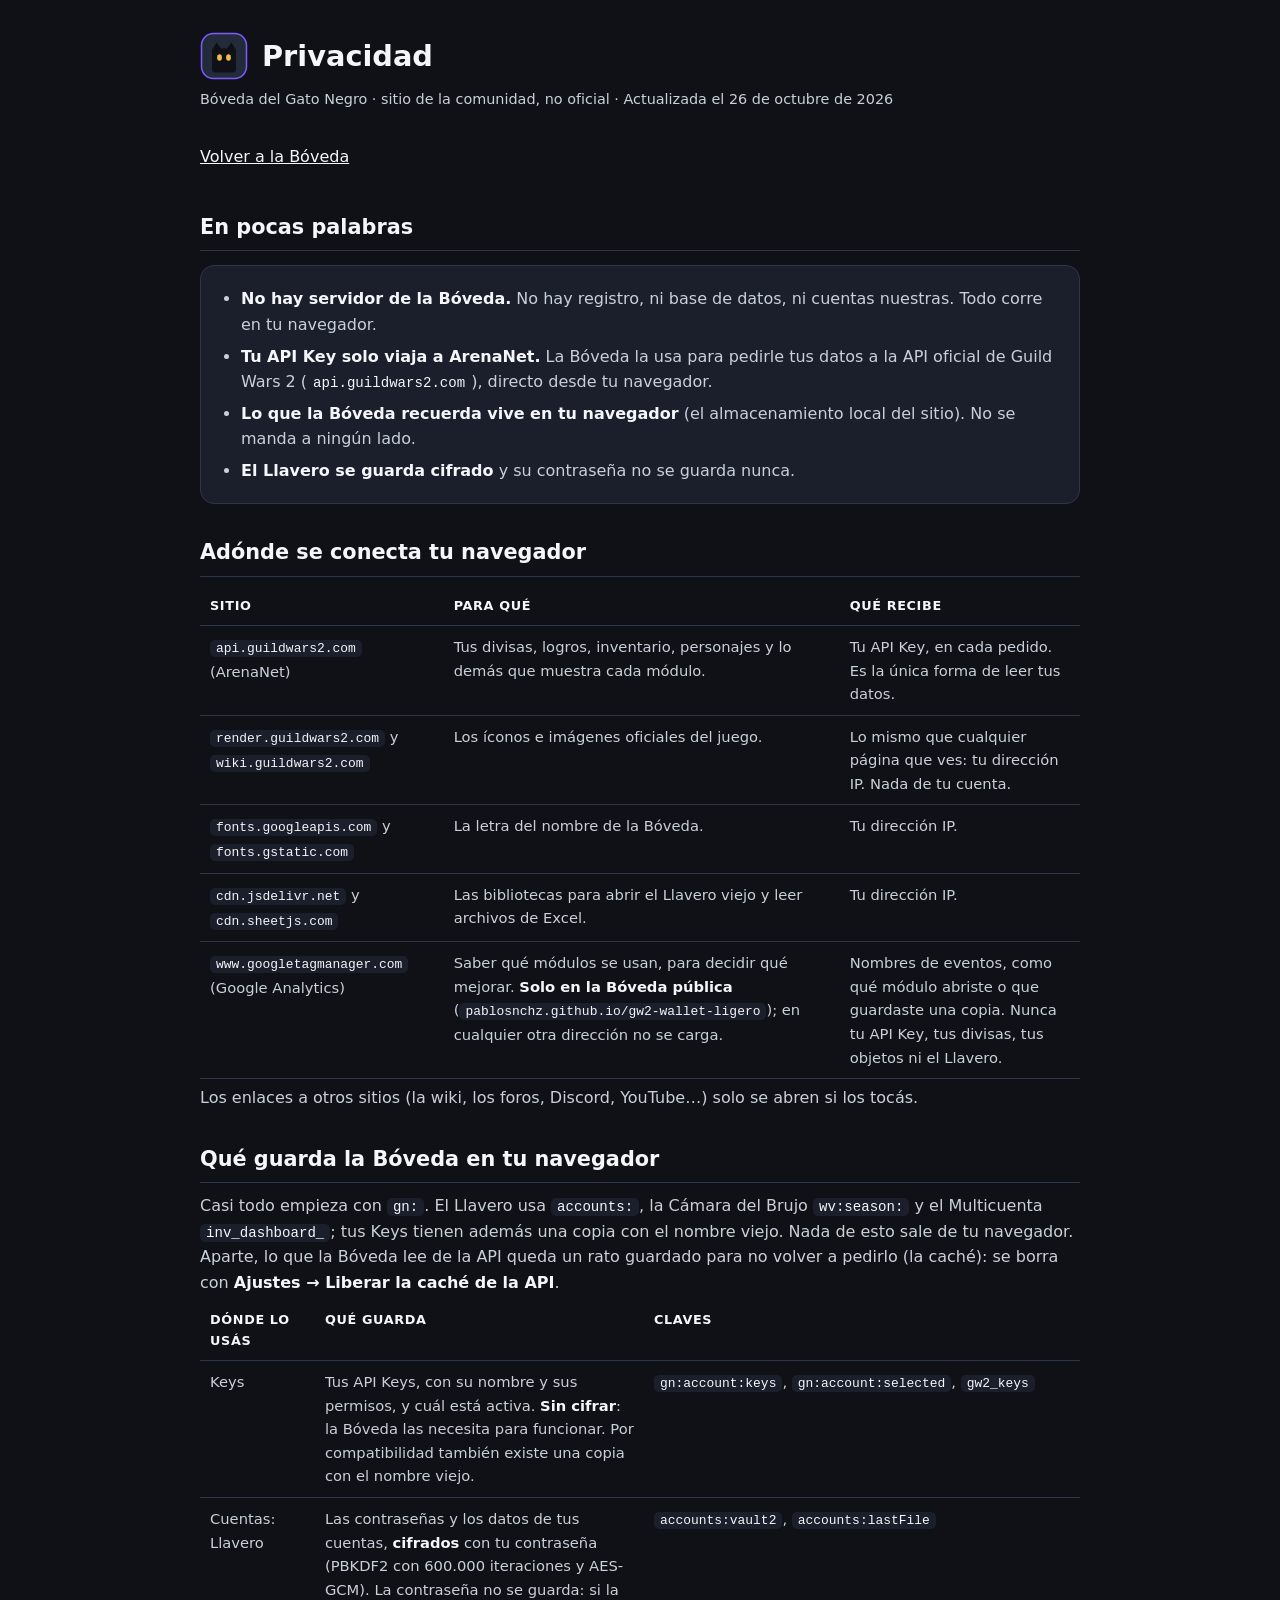
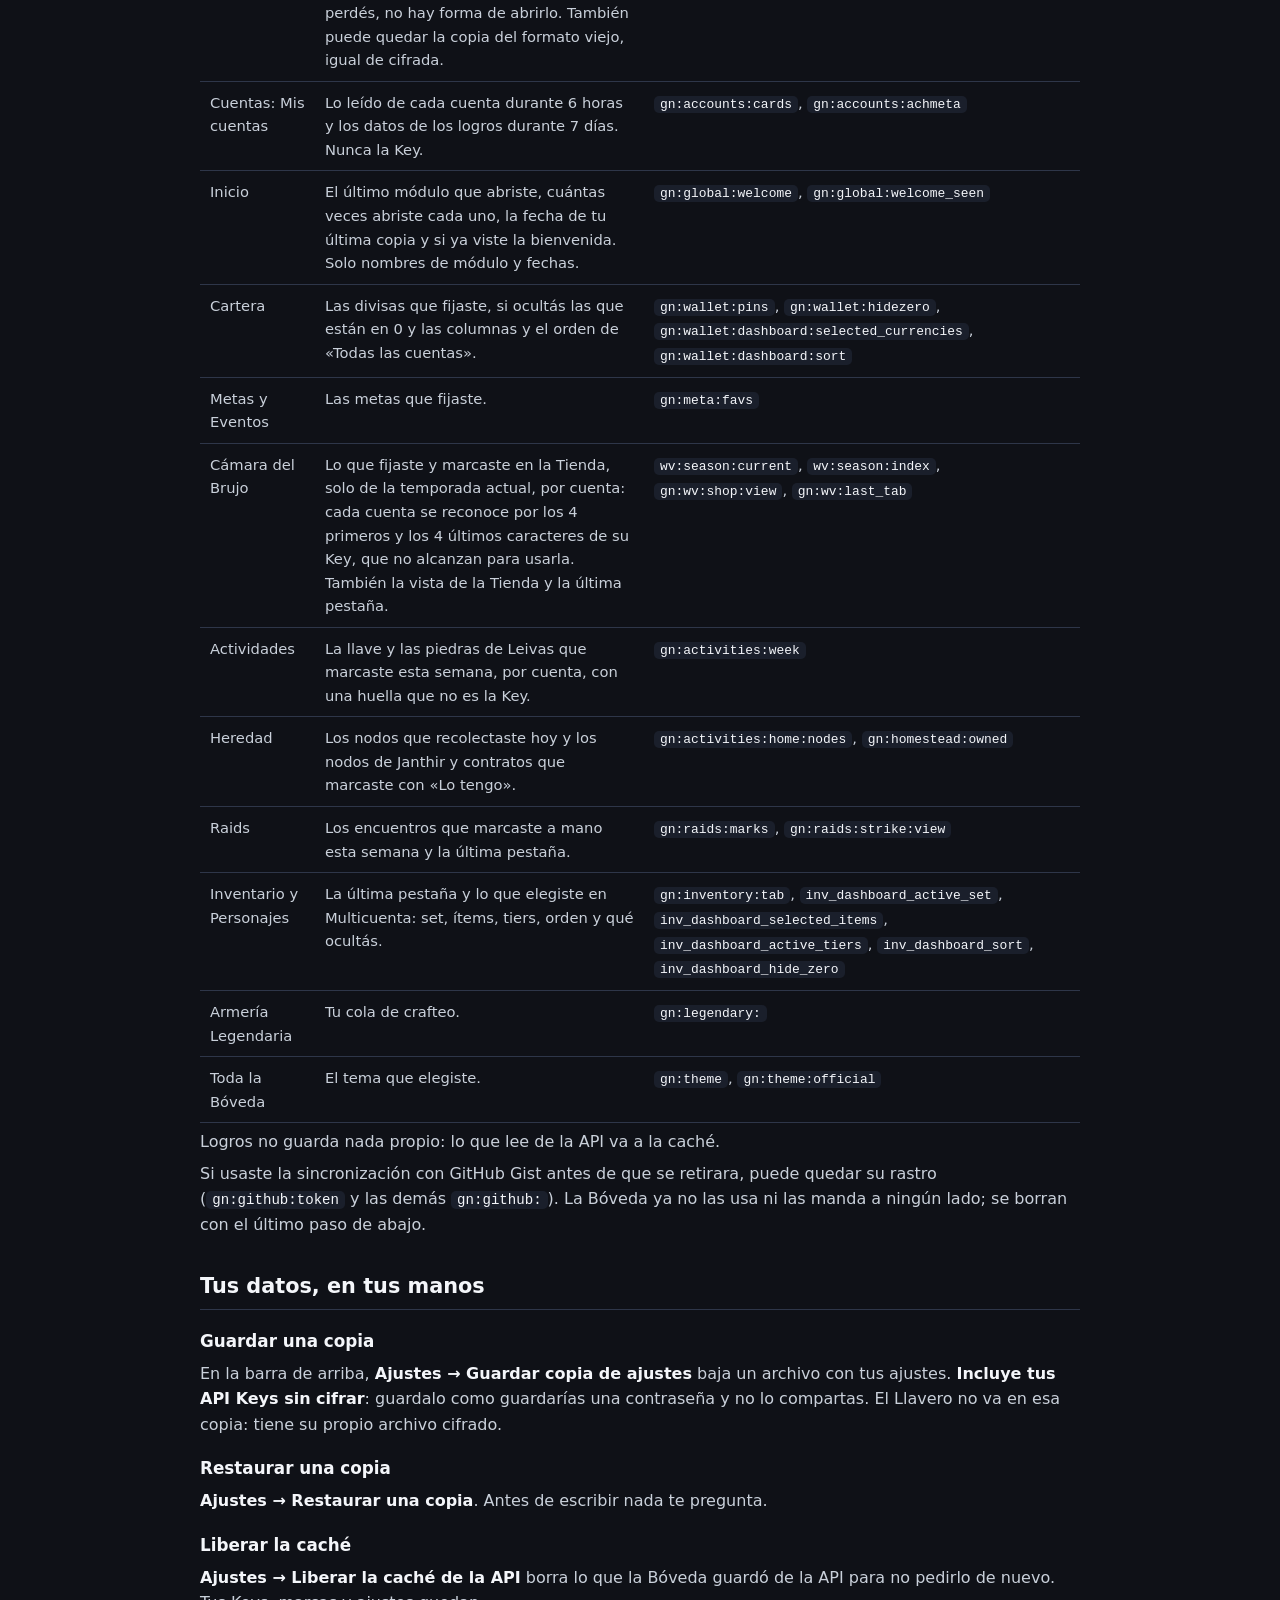
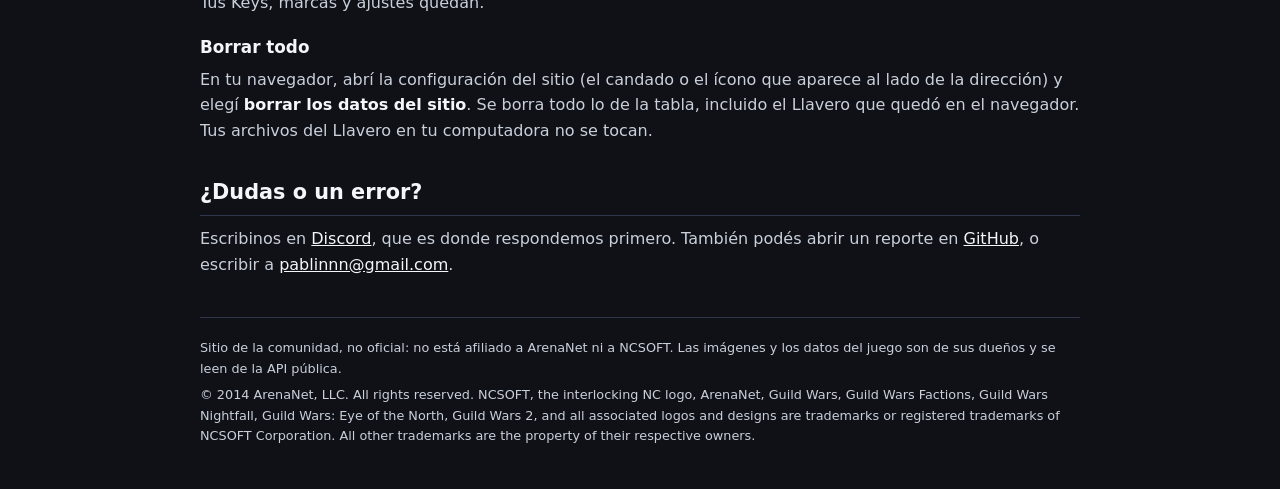
==== privacy.html @ 3dbcee8e "BL-073: pasaje a PRD desde gw2-factory-dev cc5ae6b20c29443028da9c8a9c225cd0f7c123f1 (manifiesto fact" ====
<!DOCTYPE html>
<html lang="es">
<head>
  <meta charset="UTF-8">
  <meta name="viewport" content="width=device-width, initial-scale=1.0">
  <title>Privacidad · Bóveda del Gato Negro · sitio de la comunidad de Guild Wars 2 (no oficial)</title>
  <!-- BL-071 GUI-1 y GUI-5: lo que la Bóveda hace de verdad con tus datos. Las claves que nombra esta página las vigila tests/privacy.test.cjs. -->
  <link rel="icon" type="image/svg+xml" href="assets/brand/gato-negro.svg"/>
  <link rel="stylesheet" href="css/themes/gato.css?v=1.0.0" id="themeStylesheet">
  <script>
    (function () {
      try {
        var t = localStorage.getItem('gn:theme') || localStorage.getItem('gn_theme');
        if (t && t.charAt(0) === '"') t = JSON.parse(t);
        if (!t || !/^[a-z0-9-]+$/.test(t)) t = 'gato';
        document.getElementById('themeStylesheet').href = 'css/themes/' + t + '.css?v=1.0.0';
        document.documentElement.setAttribute('data-theme', t);
      } catch (_) {}
    })();
  </script>
  <style>
    * { margin: 0; padding: 0; box-sizing: border-box; }
    body { background: var(--bg-0, #0F1117); color: var(--tx-2, #C9D0DA); font: 16px/1.6 system-ui, -apple-system, 'Segoe UI', Roboto, sans-serif; padding: 32px 16px 48px; }
    .wrap { max-width: 880px; margin: 0 auto; }
    header { display: flex; gap: 14px; align-items: center; margin-bottom: 8px; }
    header img { width: 48px; height: 48px; flex-shrink: 0; }
    h1 { color: var(--tx-1, #F4F6FA); font-size: 1.8rem; line-height: 1.2; }
    .meta { color: var(--tx-2, #C9D0DA); font-size: .9rem; margin-bottom: 24px; }
    .back { display: inline-flex; align-items: center; min-height: 44px; color: var(--tx-1, #F4F6FA); text-decoration: underline; }
    h2 { color: var(--tx-1, #F4F6FA); font-size: 1.3rem; margin: 32px 0 10px; padding-bottom: 6px; border-bottom: 1px solid var(--bd-1, #2A3142); }
    h3 { color: var(--tx-1, #F4F6FA); font-size: 1.05rem; margin: 18px 0 6px; }
    p, li { margin: 6px 0; }
    ul { padding-left: 22px; }
    strong { color: var(--tx-1, #F4F6FA); }
    a { color: var(--tx-1, #F4F6FA); }
    a:focus-visible { outline: 2px solid var(--acc-1, #A896FF); outline-offset: 2px; border-radius: 4px; }
    code { background: var(--bg-2, #232A3A); color: var(--tx-1, #F4F6FA); border-radius: 5px; padding: 1px 6px; font-size: .88em; }
    .box { background: var(--bg-1, #171B26); border: 1px solid var(--bd-1, #2A3142); border-radius: 14px; padding: 14px 18px; margin: 14px 0; }
    .table { width: 100%; overflow-x: auto; }
    table { width: 100%; border-collapse: collapse; font-size: .92rem; }
    th, td { text-align: left; vertical-align: top; padding: 9px 10px; border-bottom: 1px solid var(--bd-1, #2A3142); }
    th { color: var(--tx-1, #F4F6FA); font-size: .8rem; text-transform: uppercase; letter-spacing: .05em; }
    .visually-hidden { position: absolute; width: 1px; height: 1px; margin: -1px; overflow: hidden; clip: rect(0 0 0 0); white-space: nowrap; }
    footer { margin-top: 40px; padding-top: 14px; border-top: 1px solid var(--bd-1, #2A3142); font-size: .8rem; }
    footer p { margin: 6px 0; }
    @media (max-width: 600px) { body { padding: 20px 12px 40px; } h1 { font-size: 1.5rem; } th, td { padding: 8px 6px; } }
  </style>
</head>
<body>
<main class="wrap">

  <header>
    <img src="assets/brand/gato-negro.svg" alt="">
    <h1>Privacidad</h1>
  </header>
  <p class="meta">Bóveda del Gato Negro · sitio de la comunidad, no oficial · Actualizada el 26 de octubre de 2026</p>
  <a class="back" href="index.html#/welcome">Volver a la Bóveda</a>

  <h2>En pocas palabras</h2>
  <div class="box">
    <ul>
      <li><strong>No hay servidor de la Bóveda.</strong> No hay registro, ni base de datos, ni cuentas nuestras. Todo corre en tu navegador.</li>
      <li><strong>Tu API Key solo viaja a ArenaNet.</strong> La Bóveda la usa para pedirle tus datos a la API oficial de Guild Wars 2 (<code>api.guildwars2.com</code>), directo desde tu navegador.</li>
      <li><strong>Lo que la Bóveda recuerda vive en tu navegador</strong> (el almacenamiento local del sitio). No se manda a ningún lado.</li>
      <li><strong>El Llavero se guarda cifrado</strong> y su contraseña no se guarda nunca.</li>
    </ul>
  </div>

  <h2>Adónde se conecta tu navegador</h2>
  <div class="table"><table>
    <thead><tr><th>Sitio</th><th>Para qué</th><th>Qué recibe</th></tr></thead>
    <tbody>
      <tr><td><code>api.guildwars2.com</code> (ArenaNet)</td><td>Tus divisas, logros, inventario, personajes y lo demás que muestra cada módulo.</td><td>Tu API Key, en cada pedido. Es la única forma de leer tus datos.</td></tr>
      <tr><td><code>render.guildwars2.com</code> y <code>wiki.guildwars2.com</code></td><td>Los íconos e imágenes oficiales del juego.</td><td>Lo mismo que cualquier página que ves: tu dirección IP. Nada de tu cuenta.</td></tr>
      <tr><td><code>fonts.googleapis.com</code> y <code>fonts.gstatic.com</code></td><td>La letra del nombre de la Bóveda.</td><td>Tu dirección IP.</td></tr>
      <tr><td><code>cdn.jsdelivr.net</code> y <code>cdn.sheetjs.com</code></td><td>Las bibliotecas para abrir el Llavero viejo y leer archivos de Excel.</td><td>Tu dirección IP.</td></tr>
      <tr><td><code>www.googletagmanager.com</code> (Google Analytics)</td><td>Saber qué módulos se usan, para decidir qué mejorar. <strong>Solo en la Bóveda pública</strong> (<code>pablosnchz.github.io/gw2-wallet-ligero</code>); en cualquier otra dirección no se carga.</td><td>Nombres de eventos, como qué módulo abriste o que guardaste una copia. Nunca tu API Key, tus divisas, tus objetos ni el Llavero.</td></tr>
    </tbody>
  </table></div>
  <p>Los enlaces a otros sitios (la wiki, los foros, Discord, YouTube…) solo se abren si los tocás.</p>

  <h2>Qué guarda la Bóveda en tu navegador</h2>
  <p>Casi todo empieza con <code>gn:</code>. El Llavero usa <code>accounts:</code>, la Cámara del Brujo <code>wv:season:</code> y el Multicuenta <code>inv_dashboard_</code>; tus Keys tienen además una copia con el nombre viejo. Nada de esto sale de tu navegador. Aparte, lo que la Bóveda lee de la API queda un rato guardado para no volver a pedirlo (la caché): se borra con <strong>Ajustes → Liberar la caché de la API</strong>.</p>
  <div class="table"><table>
    <thead><tr><th>Dónde lo usás</th><th>Qué guarda</th><th>Claves</th></tr></thead>
    <tbody>
      <tr><td>Keys</td><td>Tus API Keys, con su nombre y sus permisos, y cuál está activa. <strong>Sin cifrar</strong>: la Bóveda las necesita para funcionar. Por compatibilidad también existe una copia con el nombre viejo.</td><td><code>gn:account:keys</code>, <code>gn:account:selected</code>, <code>gw2_keys</code></td></tr>
      <tr><td>Cuentas: Llavero</td><td>Las contraseñas y los datos de tus cuentas, <strong>cifrados</strong> con tu contraseña (PBKDF2 con 600.000 iteraciones y AES-GCM). La contraseña no se guarda: si la perdés, no hay forma de abrirlo. También puede quedar la copia del formato viejo, igual de cifrada.</td><td><code>accounts:vault2</code>, <code>accounts:lastFile</code></td></tr>
      <tr><td>Cuentas: Mis cuentas</td><td>Lo leído de cada cuenta durante 6 horas y los datos de los logros durante 7 días. Nunca la Key.</td><td><code>gn:accounts:cards</code>, <code>gn:accounts:achmeta</code></td></tr>
      <tr><td>Inicio</td><td>El último módulo que abriste, cuántas veces abriste cada uno, la fecha de tu última copia y si ya viste la bienvenida. Solo nombres de módulo y fechas.</td><td><code>gn:global:welcome</code>, <code>gn:global:welcome_seen</code></td></tr>
      <tr><td>Cartera</td><td>Las divisas que fijaste, si ocultás las que están en 0 y las columnas y el orden de «Todas las cuentas».</td><td><code>gn:wallet:pins</code>, <code>gn:wallet:hidezero</code>, <code>gn:wallet:dashboard:selected_currencies</code>, <code>gn:wallet:dashboard:sort</code></td></tr>
      <tr><td>Metas y Eventos</td><td>Las metas que fijaste.</td><td><code>gn:meta:favs</code></td></tr>
      <tr><td>Cámara del Brujo</td><td>Lo que fijaste y marcaste en la Tienda, solo de la temporada actual, por cuenta: cada cuenta se reconoce por los 4 primeros y los 4 últimos caracteres de su Key, que no alcanzan para usarla. También la vista de la Tienda y la última pestaña.</td><td><code>wv:season:current</code>, <code>wv:season:index</code>, <code>gn:wv:shop:view</code>, <code>gn:wv:last_tab</code></td></tr>
      <tr><td>Actividades</td><td>La llave y las piedras de Leivas que marcaste esta semana, por cuenta, con una huella que no es la Key.</td><td><code>gn:activities:week</code></td></tr>
      <tr><td>Heredad</td><td>Los nodos que recolectaste hoy y los nodos de Janthir y contratos que marcaste con «Lo tengo».</td><td><code>gn:activities:home:nodes</code>, <code>gn:homestead:owned</code></td></tr>
      <tr><td>Raids</td><td>Los encuentros que marcaste a mano esta semana y la última pestaña.</td><td><code>gn:raids:marks</code>, <code>gn:raids:strike:view</code></td></tr>
      <tr><td>Inventario y Personajes</td><td>La última pestaña y lo que elegiste en Multicuenta: set, ítems, tiers, orden y qué ocultás.</td><td><code>gn:inventory:tab</code>, <code>inv_dashboard_active_set</code>, <code>inv_dashboard_selected_items</code>, <code>inv_dashboard_active_tiers</code>, <code>inv_dashboard_sort</code>, <code>inv_dashboard_hide_zero</code></td></tr>
      <tr><td>Armería Legendaria</td><td>Tu cola de crafteo.</td><td><code>gn:legendary:</code></td></tr>
      <tr><td>Toda la Bóveda</td><td>El tema que elegiste.</td><td><code>gn:theme</code>, <code>gn:theme:official</code></td></tr>
    </tbody>
  </table></div>
  <p>Logros no guarda nada propio: lo que lee de la API va a la caché.</p>
  <p>Si usaste la sincronización con GitHub Gist antes de que se retirara, puede quedar su rastro (<code>gn:github:token</code> y las demás <code>gn:github:</code>). La Bóveda ya no las usa ni las manda a ningún lado; se borran con el último paso de abajo.</p>

  <h2>Tus datos, en tus manos</h2>
  <h3>Guardar una copia</h3>
  <p>En la barra de arriba, <strong>Ajustes → Guardar copia de ajustes</strong> baja un archivo con tus ajustes. <strong>Incluye tus API Keys sin cifrar</strong>: guardalo como guardarías una contraseña y no lo compartas. El Llavero no va en esa copia: tiene su propio archivo cifrado.</p>
  <h3>Restaurar una copia</h3>
  <p><strong>Ajustes → Restaurar una copia</strong>. Antes de escribir nada te pregunta.</p>
  <h3>Liberar la caché</h3>
  <p><strong>Ajustes → Liberar la caché de la API</strong> borra lo que la Bóveda guardó de la API para no pedirlo de nuevo. Tus Keys, marcas y ajustes quedan.</p>
  <h3>Borrar todo</h3>
  <p>En tu navegador, abrí la configuración del sitio (el candado o el ícono que aparece al lado de la dirección) y elegí <strong>borrar los datos del sitio</strong>. Se borra todo lo de la tabla, incluido el Llavero que quedó en el navegador. Tus archivos del Llavero en tu computadora no se tocan.</p>

  <h2>¿Dudas o un error?</h2>
  <p>Escribinos en <a href="https://discord.gg/ZGNsfsqyKe" target="_blank" rel="noopener">Discord<span class="visually-hidden"> (se abre en otra pestaña)</span></a>, que es donde respondemos primero. También podés abrir un reporte en <a href="https://github.com/PabloSnchz/gw2-wallet-ligero/issues" target="_blank" rel="noopener">GitHub<span class="visually-hidden"> (se abre en otra pestaña)</span></a>, o escribir a <a href="mailto:pablinnn@gmail.com">pablinnn@gmail.com</a>.</p>

  <footer>
    <p>Sitio de la comunidad, no oficial: no está afiliado a ArenaNet ni a NCSOFT. Las imágenes y los datos del juego son de sus dueños y se leen de la API pública.</p>
    <p lang="en">© 2014 ArenaNet, LLC. All rights reserved. NCSOFT, the interlocking NC logo, ArenaNet, Guild Wars, Guild Wars Factions, Guild Wars Nightfall, Guild Wars: Eye of the North, Guild Wars 2, and all associated logos and designs are trademarks or registered trademarks of NCSOFT Corporation. All other trademarks are the property of their respective owners.</p>
  </footer>

</main>
</body>
</html>
---- css/themes/gato.css ----
/* ==========================================================================
   Bóveda del Gato Negro — Tema Gato Negro (oficial, DEC-025)
   Construido con el Gato Design System (gw2-factory-dashboard/gds, DEC-010):
   obsidiana para fondos, niebla para texto, arcano para acción e identidad,
   ámbar para el oro y la marca. El contraste lo verifica tests/theme-gato.test.cjs.
   ========================================================================== */

:root,
[data-theme="gato"] {
  /* Colores base (obsidiana) */
  --bg: #0F1117;
  --bg-0: #0F1117;
  --bg-1: #1A1F2B;
  --bg-2: #1A1F2B;
  --panel: #1A1F2B;
  --panel-border: #2E3649;
  --panel-outline: #232A3A;

  /* Bordes */
  --bd-1: #2E3649;
  --bd-2: #3B4560;

  /* Texto (niebla) */
  --text: #F4F6FA;
  --tx-1: #F4F6FA;
  --tx-2: #C9D0DA;
  --tx-3: #8E96A3;
  --muted: #8E96A3;

  /* Acentos: arcano para acción, ámbar para el oro */
  --acc-1: #A896FF;
  --acc-2: #3CC48A;
  --acc-warn: #F2B94B;
  --acc-err: #F47C7C;
  --gn-gold: #F2B94B;
  --gn-gold-2: #F2B94B;
  --accent: #A896FF;
  --accent-2: #6EA3FF;

  /* Colores semánticos (tintes del GDS compuestos sobre la superficie) */
  --color-green: #3CC48A;
  --color-green-bg: #1D3436;
  --color-amber: #F2B94B;
  --color-amber-bg: #38352F;
  --color-red: #F47C7C;
  --color-red-bg: #392630;
  --color-blue: #6EA3FF;
  --color-blue-bg: #212E49;
  --color-gray: #8E96A3;
  --color-gray-bg: #232A3A;

  /* Botones */
  --btn: #232A3A;
  --btn-border: #6B7690;
  --btn-hover: #2E3649;

  /* Glow y elevaciones (halo arcano tenue) */
  --glow-base: rgba(123, 92, 255, 0.12);
  --elev-0: none;
  --elev-1: 0 1px 0 0 rgba(255,255,255,0.02) inset, 0 0 0 1px rgba(255,255,255,0.02);
  --elev-2: 0 6px 16px rgba(0,0,0,.35), 0 0 0 1px rgba(123,92,255,.10);
  --elev-hover: 0 10px 28px rgba(0,0,0,0.45), 0 0 16px rgba(123,92,255,0.18), 0 0 0 1px rgba(123,92,255,0.35);

  /* Geometría (radios del GDS: 4 · 8 · 12 · 16) */
  --radius: 8px;
  --radius-sm: 4px;
  --radius-md: 8px;
  --radius-lg: 12px;
  --pill-radius: 999px;
  --card-radius: 12px;
  --gap-sm: 8px;
  --gap-md: 12px;
  --gap-lg: 16px;

  /* Motion (respeta prefers-reduced-motion en main.css) */
  --ease-1: cubic-bezier(0.2, 0, 0, 1);
  --dur-1: .12s;
  --transition-fast: 0.12s ease;
  --transition-normal: 0.2s ease;
  --transition-speed: 0.2s;

  /* Tipografía */
  --font: "Inter", system-ui, -apple-system, 'Segoe UI', Roboto, sans-serif;

  /* Sombras */
  --shadow: 0 0 0 1px #232A3A inset;
  --shadow-hover: 0 0 0 1px #7B5CFF, 0 4px 12px rgba(123,92,255,.25);

  /* Hover */
  --hover-effect: shadow;
  --hover-scale: 1;
  --hover-filter: none;
  --card-scale: 1;

  /* Espaciado */
  --spacing: 16px;

  /* Textura de fondo */
  --bg-texture: none;

  /* Scrollbar */
  --scrollbar-color: #3B4560;

  /* Animación */
  --animation: fadeIn 0.2s ease-out;

  /* Mood */
  --mood: oficial;

  /* Glow extra */
  --glow-color: rgba(123,92,255,0.35);

  /* Home Nodes */
  --gw-mining-bg: linear-gradient(180deg,#232A3A,#1A1F2B);
  --gw-logging-bg: linear-gradient(180deg,#1E2A2B,#151C1F);
  --gw-harvest-bg: linear-gradient(180deg,#22263A,#1A1F2B);

  /* Activities */
  --gw-card-bg: #1A1F2B;
  --gw-card-borda: #2E3649;
  --gw-card-borda-hover: #3B4560;
  --gw-muted: #8E96A3;
  --gw-ok: #3CC48A;
  --gw-bad: #F47C7C;
  --gw-chip-bg: linear-gradient(180deg,#232A3A,#1A1F2B);
  --gw-chip-borda: #3B4560;
  --gw-pill-ok-bg: rgba(47,182,124,.14);
  --gw-pill-bad-bg: rgba(217,74,74,.16);
  --gw-shadow: 0 0 0 1px rgba(59,69,96,.6) inset, 0 2px 18px rgba(8,9,13,.6);

  /* Esquema de color nativo */
  color-scheme: dark;
}
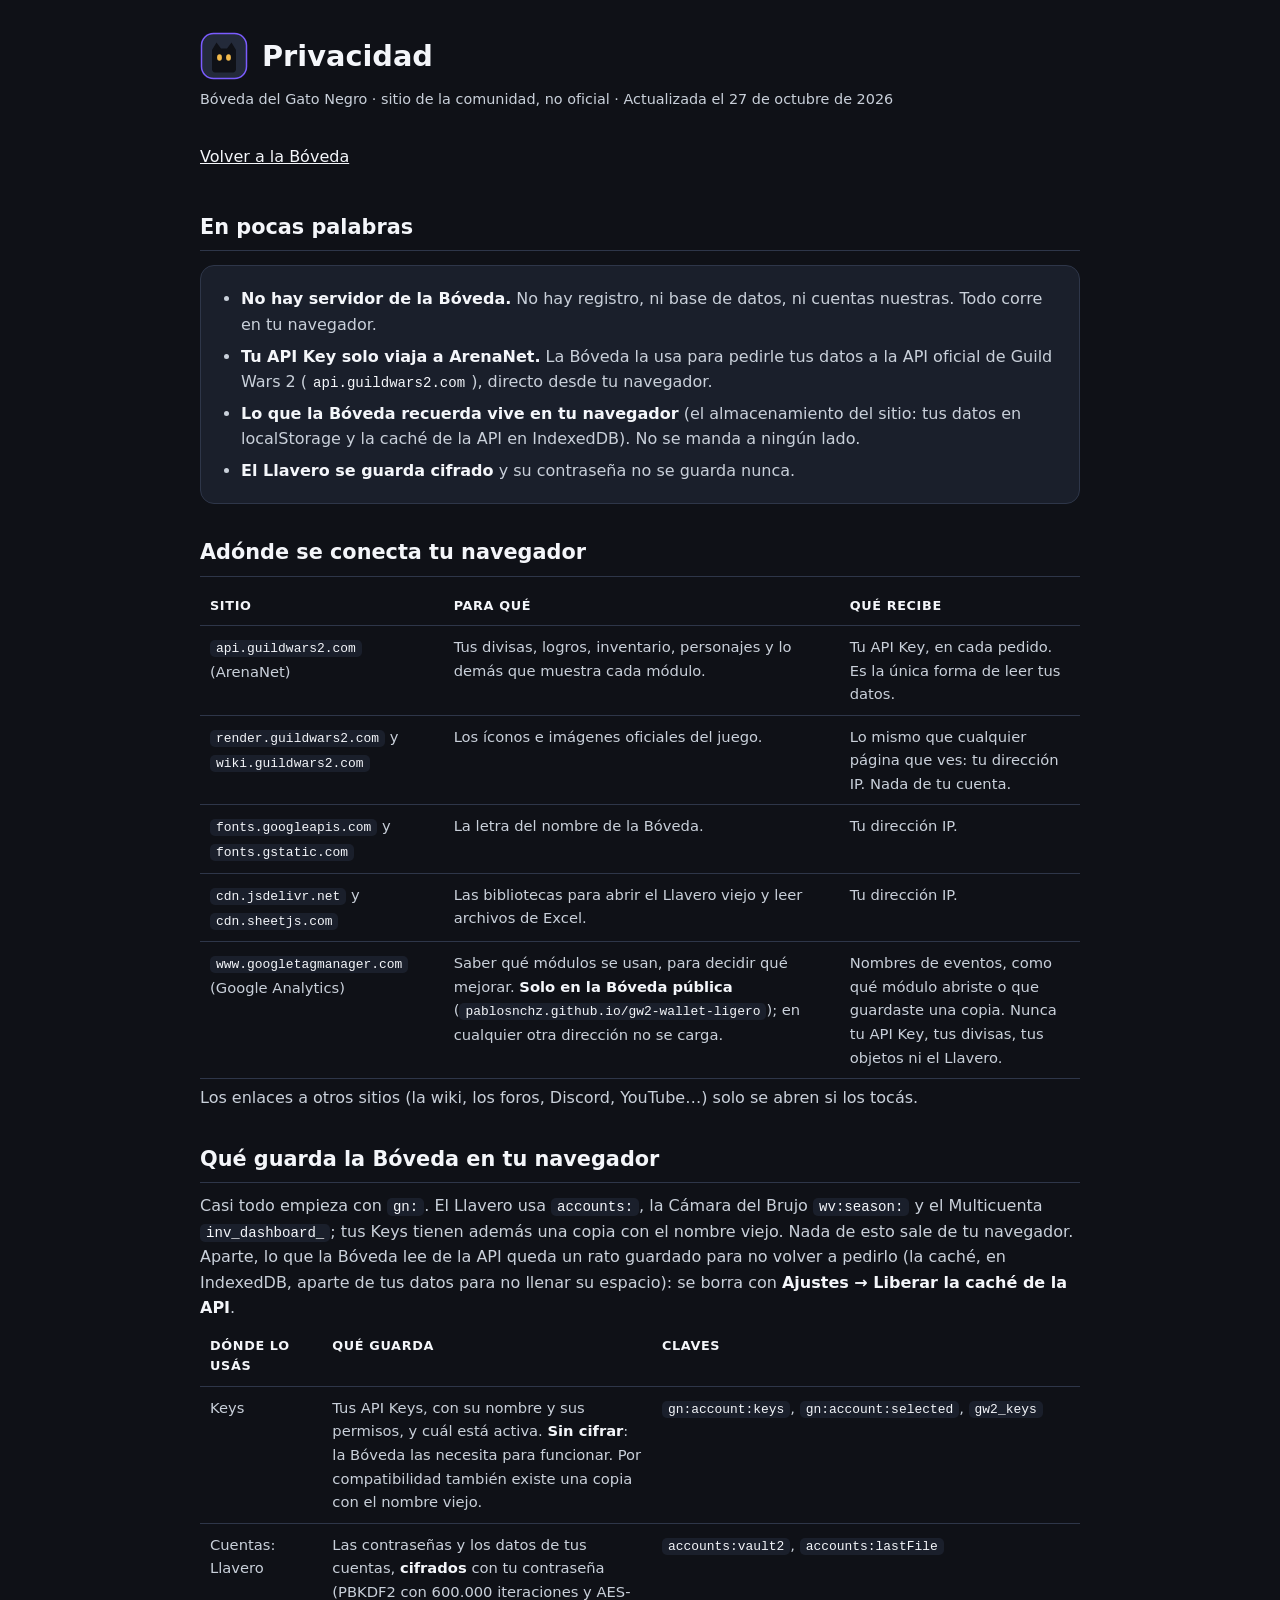
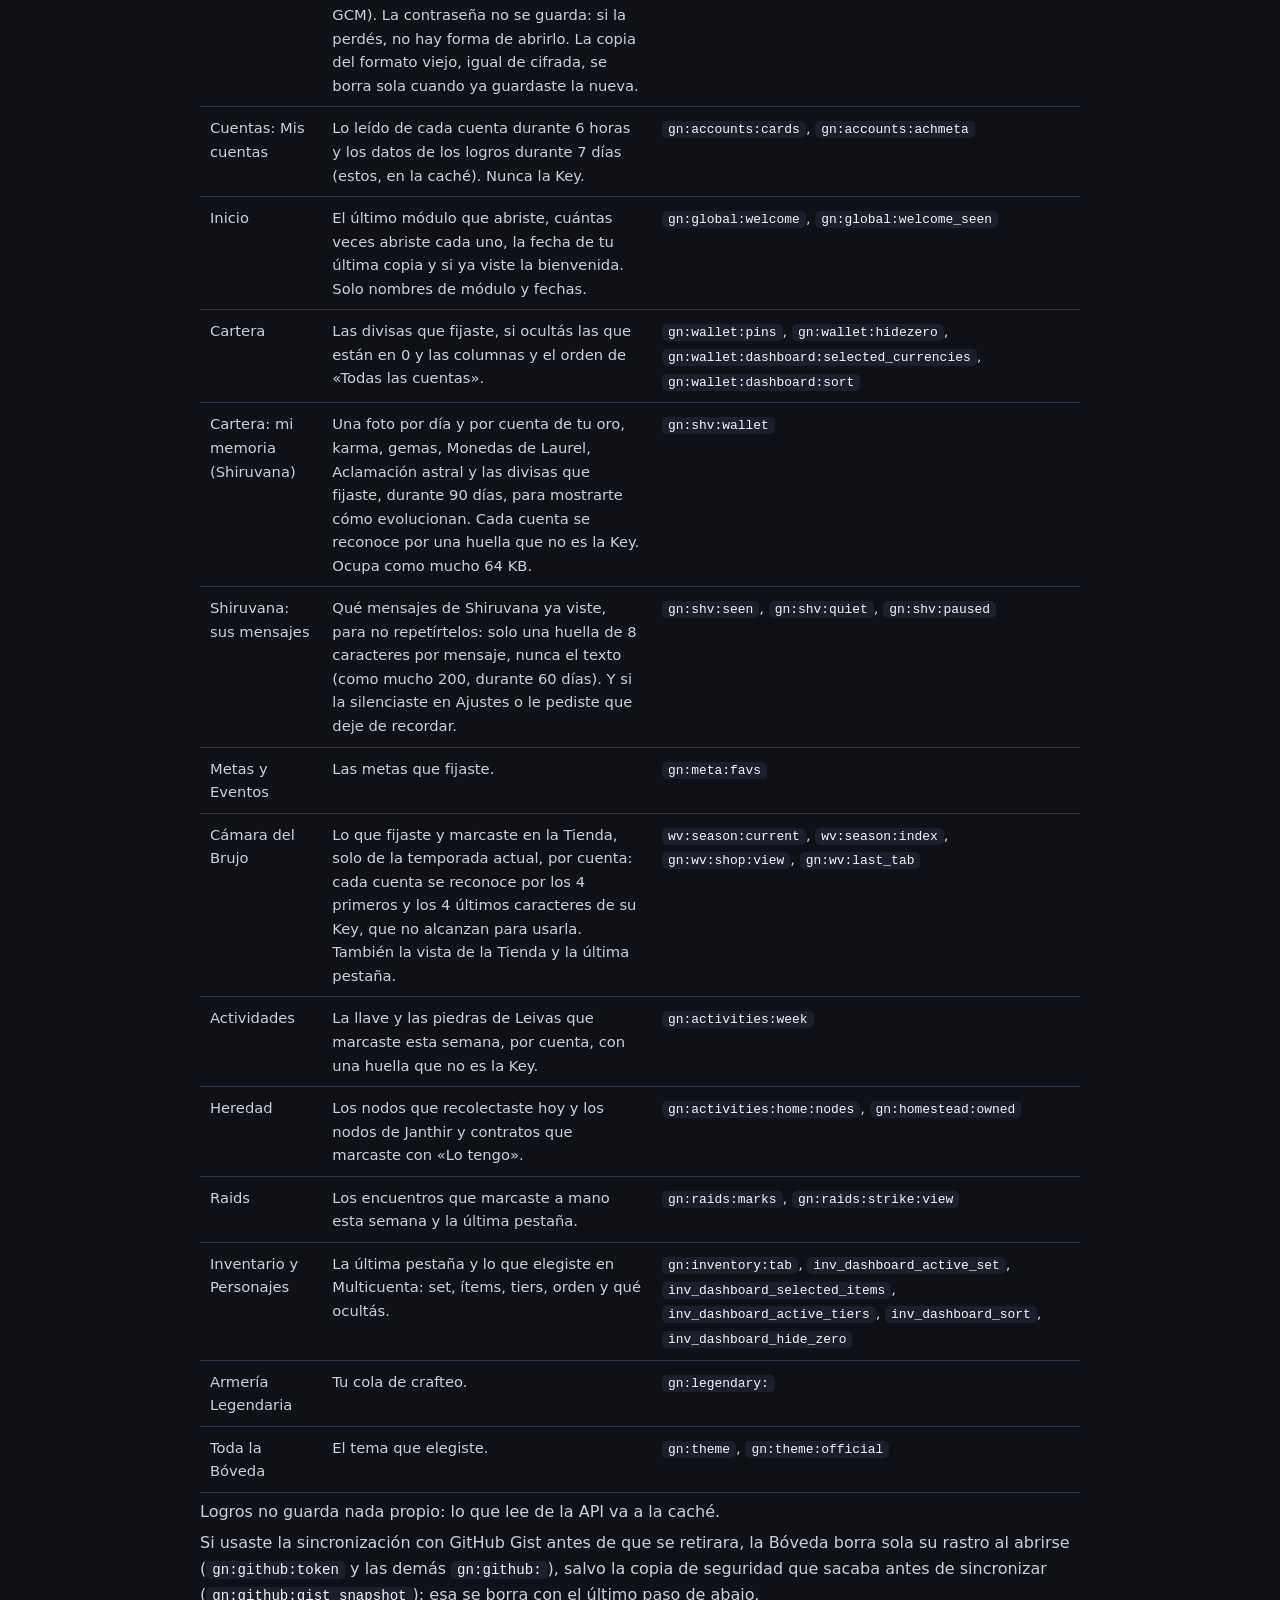
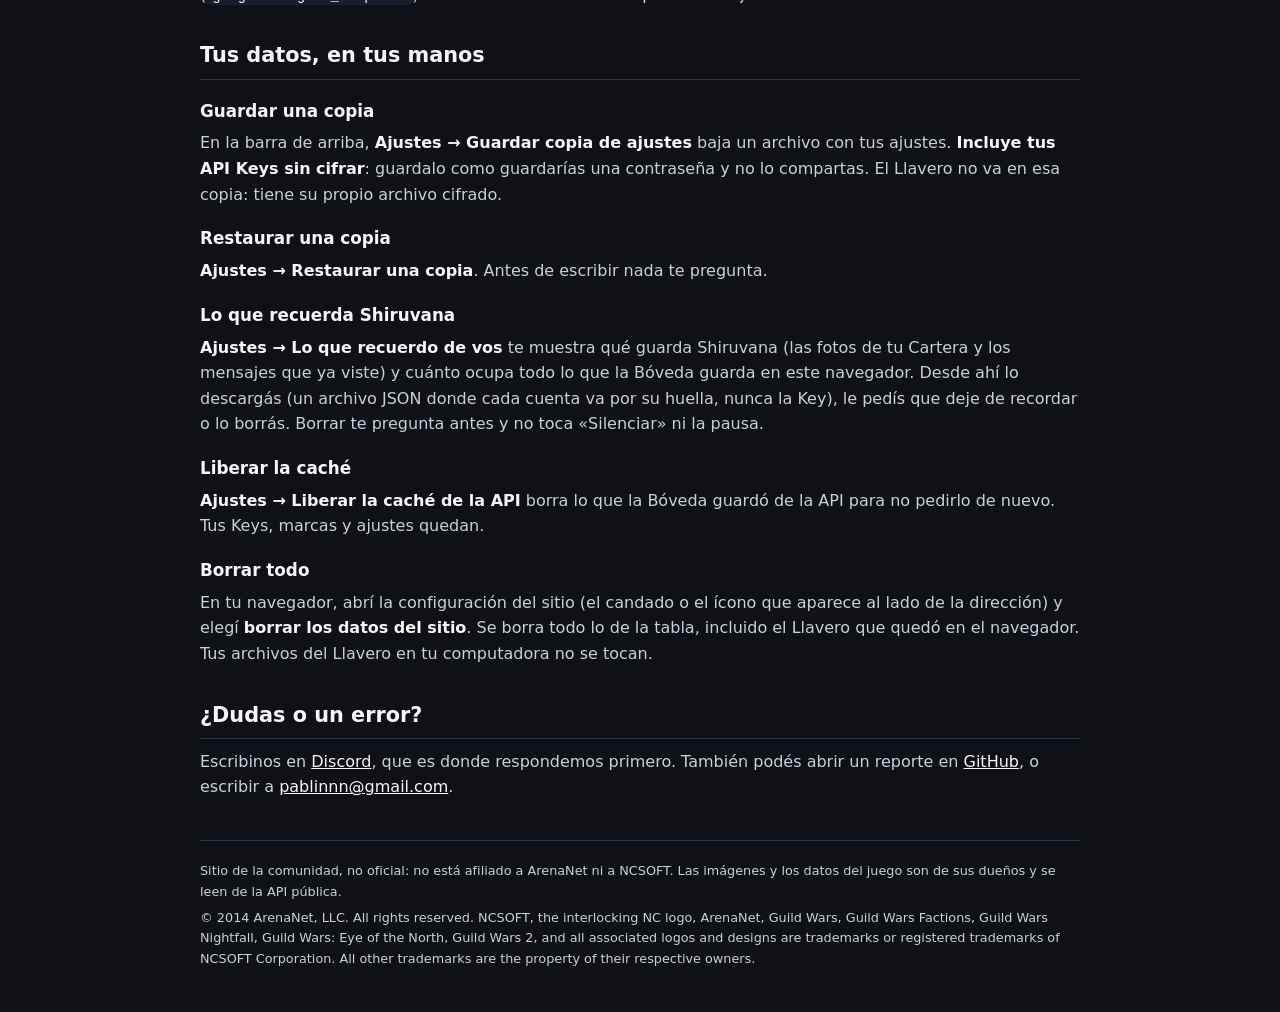
==== commit bc089b1d: "BL-077: pasaje a PRD desde gw2-factory-dev 9f21446 (manifiesto factory/promote/BL-077.txt)" ====
--- a/privacy.html
+++ b/privacy.html
@@ -53,7 +53,7 @@
     <img src="assets/brand/gato-negro.svg" alt="">
     <h1>Privacidad</h1>
   </header>
-  <p class="meta">Bóveda del Gato Negro · sitio de la comunidad, no oficial · Actualizada el 26 de octubre de 2026</p>
+  <p class="meta">Bóveda del Gato Negro · sitio de la comunidad, no oficial · Actualizada el 27 de octubre de 2026</p>
   <a class="back" href="index.html#/welcome">Volver a la Bóveda</a>
 
   <h2>En pocas palabras</h2>
@@ -61,7 +61,7 @@
     <ul>
       <li><strong>No hay servidor de la Bóveda.</strong> No hay registro, ni base de datos, ni cuentas nuestras. Todo corre en tu navegador.</li>
       <li><strong>Tu API Key solo viaja a ArenaNet.</strong> La Bóveda la usa para pedirle tus datos a la API oficial de Guild Wars 2 (<code>api.guildwars2.com</code>), directo desde tu navegador.</li>
-      <li><strong>Lo que la Bóveda recuerda vive en tu navegador</strong> (el almacenamiento local del sitio). No se manda a ningún lado.</li>
+      <li><strong>Lo que la Bóveda recuerda vive en tu navegador</strong> (el almacenamiento del sitio: tus datos en localStorage y la caché de la API en IndexedDB). No se manda a ningún lado.</li>
       <li><strong>El Llavero se guarda cifrado</strong> y su contraseña no se guarda nunca.</li>
     </ul>
   </div>
@@ -80,15 +80,17 @@
   <p>Los enlaces a otros sitios (la wiki, los foros, Discord, YouTube…) solo se abren si los tocás.</p>
 
   <h2>Qué guarda la Bóveda en tu navegador</h2>
-  <p>Casi todo empieza con <code>gn:</code>. El Llavero usa <code>accounts:</code>, la Cámara del Brujo <code>wv:season:</code> y el Multicuenta <code>inv_dashboard_</code>; tus Keys tienen además una copia con el nombre viejo. Nada de esto sale de tu navegador. Aparte, lo que la Bóveda lee de la API queda un rato guardado para no volver a pedirlo (la caché): se borra con <strong>Ajustes → Liberar la caché de la API</strong>.</p>
+  <p>Casi todo empieza con <code>gn:</code>. El Llavero usa <code>accounts:</code>, la Cámara del Brujo <code>wv:season:</code> y el Multicuenta <code>inv_dashboard_</code>; tus Keys tienen además una copia con el nombre viejo. Nada de esto sale de tu navegador. Aparte, lo que la Bóveda lee de la API queda un rato guardado para no volver a pedirlo (la caché, en IndexedDB, aparte de tus datos para no llenar su espacio): se borra con <strong>Ajustes → Liberar la caché de la API</strong>.</p>
   <div class="table"><table>
     <thead><tr><th>Dónde lo usás</th><th>Qué guarda</th><th>Claves</th></tr></thead>
     <tbody>
       <tr><td>Keys</td><td>Tus API Keys, con su nombre y sus permisos, y cuál está activa. <strong>Sin cifrar</strong>: la Bóveda las necesita para funcionar. Por compatibilidad también existe una copia con el nombre viejo.</td><td><code>gn:account:keys</code>, <code>gn:account:selected</code>, <code>gw2_keys</code></td></tr>
-      <tr><td>Cuentas: Llavero</td><td>Las contraseñas y los datos de tus cuentas, <strong>cifrados</strong> con tu contraseña (PBKDF2 con 600.000 iteraciones y AES-GCM). La contraseña no se guarda: si la perdés, no hay forma de abrirlo. También puede quedar la copia del formato viejo, igual de cifrada.</td><td><code>accounts:vault2</code>, <code>accounts:lastFile</code></td></tr>
-      <tr><td>Cuentas: Mis cuentas</td><td>Lo leído de cada cuenta durante 6 horas y los datos de los logros durante 7 días. Nunca la Key.</td><td><code>gn:accounts:cards</code>, <code>gn:accounts:achmeta</code></td></tr>
+      <tr><td>Cuentas: Llavero</td><td>Las contraseñas y los datos de tus cuentas, <strong>cifrados</strong> con tu contraseña (PBKDF2 con 600.000 iteraciones y AES-GCM). La contraseña no se guarda: si la perdés, no hay forma de abrirlo. La copia del formato viejo, igual de cifrada, se borra sola cuando ya guardaste la nueva.</td><td><code>accounts:vault2</code>, <code>accounts:lastFile</code></td></tr>
+      <tr><td>Cuentas: Mis cuentas</td><td>Lo leído de cada cuenta durante 6 horas y los datos de los logros durante 7 días (estos, en la caché). Nunca la Key.</td><td><code>gn:accounts:cards</code>, <code>gn:accounts:achmeta</code></td></tr>
       <tr><td>Inicio</td><td>El último módulo que abriste, cuántas veces abriste cada uno, la fecha de tu última copia y si ya viste la bienvenida. Solo nombres de módulo y fechas.</td><td><code>gn:global:welcome</code>, <code>gn:global:welcome_seen</code></td></tr>
       <tr><td>Cartera</td><td>Las divisas que fijaste, si ocultás las que están en 0 y las columnas y el orden de «Todas las cuentas».</td><td><code>gn:wallet:pins</code>, <code>gn:wallet:hidezero</code>, <code>gn:wallet:dashboard:selected_currencies</code>, <code>gn:wallet:dashboard:sort</code></td></tr>
+      <tr><td>Cartera: mi memoria (Shiruvana)</td><td>Una foto por día y por cuenta de tu oro, karma, gemas, Monedas de Laurel, Aclamación astral y las divisas que fijaste, durante 90 días, para mostrarte cómo evolucionan. Cada cuenta se reconoce por una huella que no es la Key. Ocupa como mucho 64 KB.</td><td><code>gn:shv:wallet</code></td></tr>
+      <tr><td>Shiruvana: sus mensajes</td><td>Qué mensajes de Shiruvana ya viste, para no repetírtelos: solo una huella de 8 caracteres por mensaje, nunca el texto (como mucho 200, durante 60 días). Y si la silenciaste en Ajustes o le pediste que deje de recordar.</td><td><code>gn:shv:seen</code>, <code>gn:shv:quiet</code>, <code>gn:shv:paused</code></td></tr>
       <tr><td>Metas y Eventos</td><td>Las metas que fijaste.</td><td><code>gn:meta:favs</code></td></tr>
       <tr><td>Cámara del Brujo</td><td>Lo que fijaste y marcaste en la Tienda, solo de la temporada actual, por cuenta: cada cuenta se reconoce por los 4 primeros y los 4 últimos caracteres de su Key, que no alcanzan para usarla. También la vista de la Tienda y la última pestaña.</td><td><code>wv:season:current</code>, <code>wv:season:index</code>, <code>gn:wv:shop:view</code>, <code>gn:wv:last_tab</code></td></tr>
       <tr><td>Actividades</td><td>La llave y las piedras de Leivas que marcaste esta semana, por cuenta, con una huella que no es la Key.</td><td><code>gn:activities:week</code></td></tr>
@@ -100,13 +102,15 @@
     </tbody>
   </table></div>
   <p>Logros no guarda nada propio: lo que lee de la API va a la caché.</p>
-  <p>Si usaste la sincronización con GitHub Gist antes de que se retirara, puede quedar su rastro (<code>gn:github:token</code> y las demás <code>gn:github:</code>). La Bóveda ya no las usa ni las manda a ningún lado; se borran con el último paso de abajo.</p>
+  <p>Si usaste la sincronización con GitHub Gist antes de que se retirara, la Bóveda borra sola su rastro al abrirse (<code>gn:github:token</code> y las demás <code>gn:github:</code>), salvo la copia de seguridad que sacaba antes de sincronizar (<code>gn:github:gist_snapshot</code>): esa se borra con el último paso de abajo.</p>
 
   <h2>Tus datos, en tus manos</h2>
   <h3>Guardar una copia</h3>
   <p>En la barra de arriba, <strong>Ajustes → Guardar copia de ajustes</strong> baja un archivo con tus ajustes. <strong>Incluye tus API Keys sin cifrar</strong>: guardalo como guardarías una contraseña y no lo compartas. El Llavero no va en esa copia: tiene su propio archivo cifrado.</p>
   <h3>Restaurar una copia</h3>
   <p><strong>Ajustes → Restaurar una copia</strong>. Antes de escribir nada te pregunta.</p>
+  <h3>Lo que recuerda Shiruvana</h3>
+  <p><strong>Ajustes → Lo que recuerdo de vos</strong> te muestra qué guarda Shiruvana (las fotos de tu Cartera y los mensajes que ya viste) y cuánto ocupa todo lo que la Bóveda guarda en este navegador. Desde ahí lo descargás (un archivo JSON donde cada cuenta va por su huella, nunca la Key), le pedís que deje de recordar o lo borrás. Borrar te pregunta antes y no toca «Silenciar» ni la pausa.</p>
   <h3>Liberar la caché</h3>
   <p><strong>Ajustes → Liberar la caché de la API</strong> borra lo que la Bóveda guardó de la API para no pedirlo de nuevo. Tus Keys, marcas y ajustes quedan.</p>
   <h3>Borrar todo</h3>
